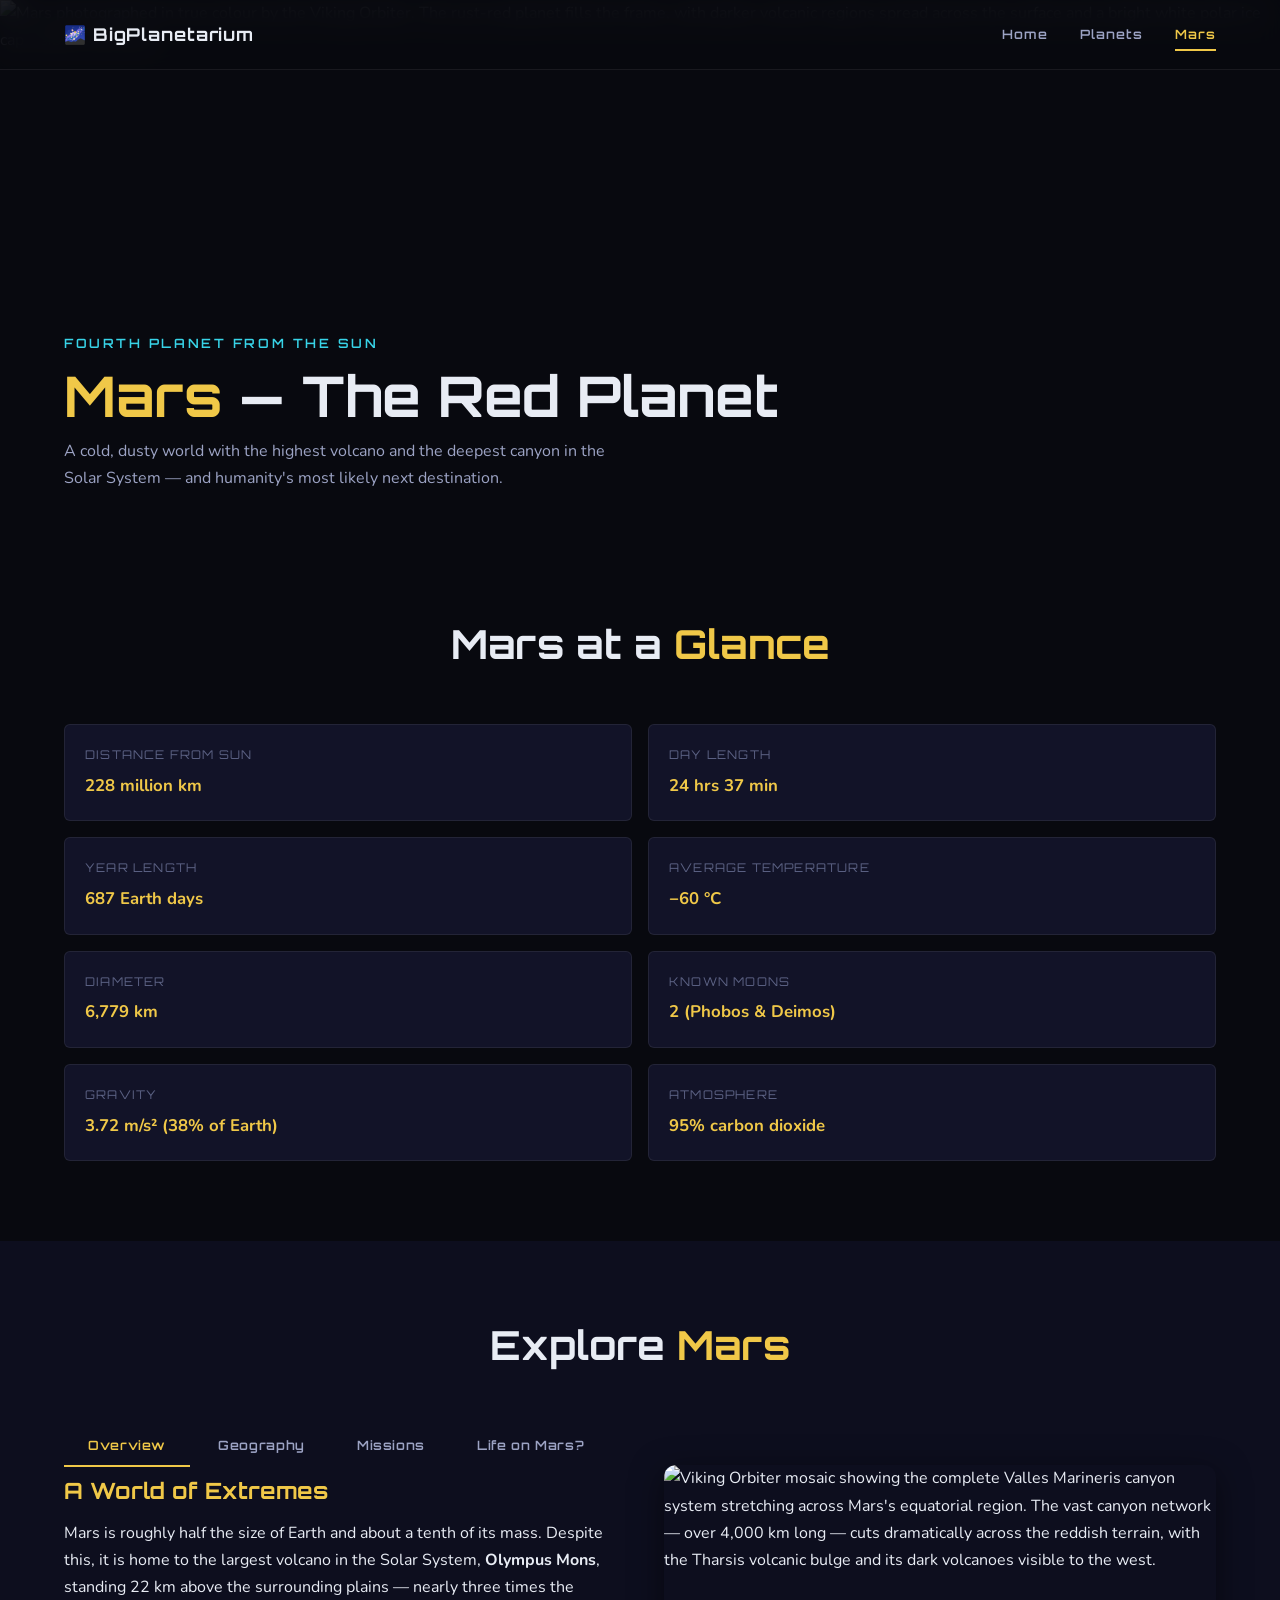
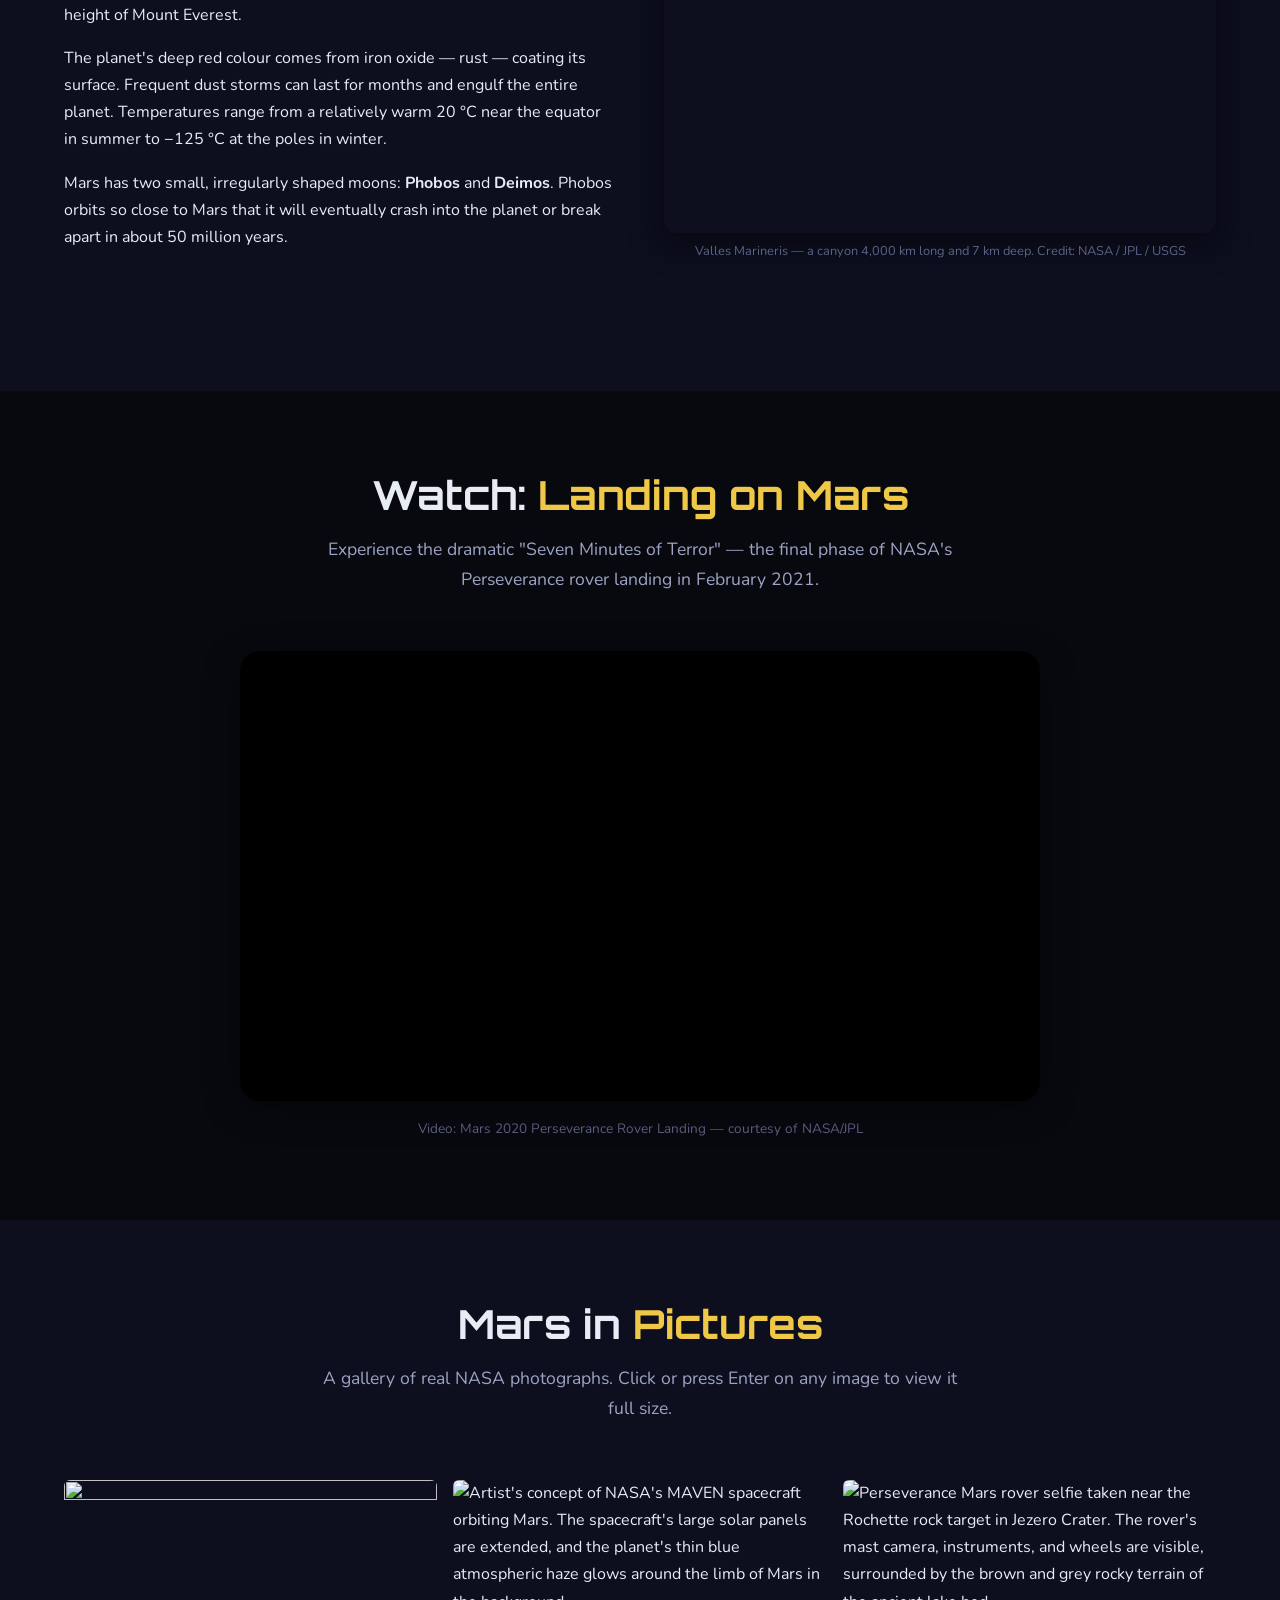
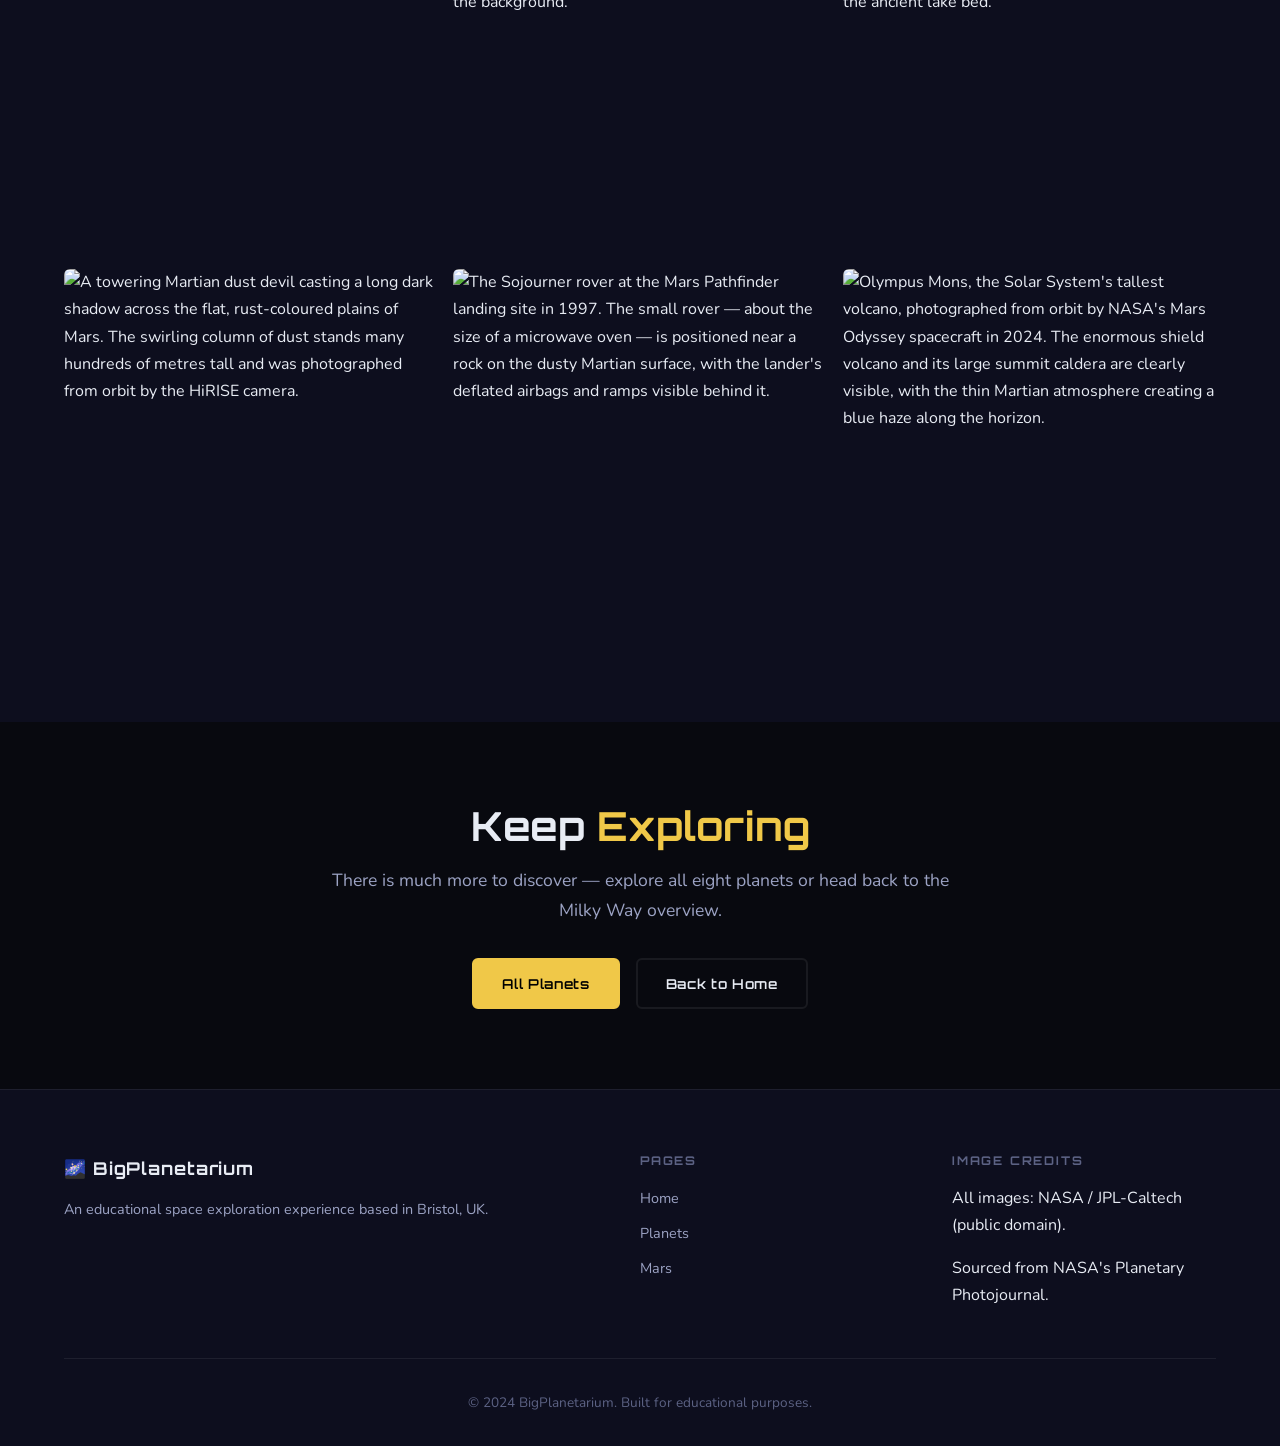
==== mars.html @ 02e77f4d "Initial Commit" ====
<!DOCTYPE html>
<html lang="en">
<head>
  <meta charset="UTF-8" />
  <meta name="viewport" content="width=device-width, initial-scale=1.0" />
  <!--
    Page: mars.html — Mars Deep Dive
    All images: NASA JPL Photojournal (photojournal.jpl.nasa.gov) — public domain.

    PIA numbers used:
      Hero        — PIA00407  (Mars full disc, Viking Orbiter)
      Overview    — PIA00178  (Valles Marineris mosaic, Viking Orbiter)
      Life tab    — PIA24542  (Ingenuity helicopter in flight)
      Gallery 1   — PIA16239  (Curiosity self-portrait at Rocknest)
      Gallery 2   — PIA17047  (MAVEN artist's concept)
      Gallery 3   — PIA24543  (Perseverance selfie)
      Gallery 4   — PIA15116  (Dust devil from HiRISE)
      Gallery 5   — PIA00563  (Sojourner rover, 1997)
      Gallery 6   — PIA26305  (Olympus Mons from Mars Odyssey)
  -->
  <meta name="description" content="Explore Mars — the Red Planet. Learn about its geology, famous missions, and what future exploration could look like." />
  <title>Mars | BigPlanetarium</title>
  <link rel="preconnect" href="https://fonts.googleapis.com" />
  <link rel="preconnect" href="https://fonts.gstatic.com" crossorigin />
  <link href="https://fonts.googleapis.com/css2?family=Orbitron:wght@400;600;700;900&family=Nunito:wght@300;400;600;700&display=swap" rel="stylesheet" />
  <link rel="stylesheet" href="css/style.css" />
  <style>
    .sr-only {
      position: absolute; width: 1px; height: 1px;
      padding: 0; margin: -1px; overflow: hidden;
      clip: rect(0,0,0,0); white-space: nowrap; border: 0;
    }
  </style>
</head>
<body>

  <a href="#main-content" class="skip-link">Skip to main content</a>

  <header role="banner">
    <nav role="navigation" aria-label="Main navigation">
      <div class="nav-container">
        <a href="index.html" class="nav-logo" aria-label="BigPlanetarium — Home">
          <span aria-hidden="true">🌌</span> BigPlanetarium
        </a>
        <button class="nav-toggle" aria-expanded="false"
          aria-controls="nav-menu" aria-label="Open navigation menu">
          <span class="hamburger-line" aria-hidden="true"></span>
          <span class="hamburger-line" aria-hidden="true"></span>
          <span class="hamburger-line" aria-hidden="true"></span>
        </button>
        <ul id="nav-menu" class="nav-list" role="list">
          <li><a href="index.html"   class="nav-link">Home</a></li>
          <li><a href="planets.html" class="nav-link">Planets</a></li>
          <li><a href="mars.html"    class="nav-link" aria-current="page">Mars</a></li>
        </ul>
      </div>
    </nav>
  </header>

  <main id="main-content" role="main">

    <!-- ===== PAGE HERO =====
         PIA00407: Mars full disc photographed by the Viking Orbiter.
         Credit: NASA/JPL
    -->
    <section class="page-hero" aria-labelledby="mars-hero-heading">
      <img
        class="page-hero-img"
        src="https://picsum.photos/800/800?random=5"
        alt="Mars photographed in true colour by the Viking Orbiter. The rust-red planet fills the frame, with darker volcanic regions spread across the surface and a bright white polar ice cap visible at the top."
        width="800"
        height="800"
      />
      <div class="page-hero-overlay" aria-hidden="true"></div>
      <div class="page-hero-content container">
        <p class="hero-eyebrow">Fourth Planet from the Sun</p>
        <h1 id="mars-hero-heading"><span class="text-gold">Mars</span> — The Red Planet</h1>
        <p style="color:var(--text-secondary); max-width:560px; margin-top:0.5rem;">
          A cold, dusty world with the highest volcano and the deepest canyon
          in the Solar System — and humanity's most likely next destination.
        </p>
      </div>
    </section>

    <!-- ===== QUICK FACTS ===== -->
    <section class="section" aria-labelledby="facts-heading">
      <div class="container">
        <header class="section-header reveal">
          <h2 id="facts-heading">Mars at a <span class="text-gold">Glance</span></h2>
        </header>
        <dl class="info-grid reveal" aria-label="Key facts about Mars">
          <div class="info-card">
            <dt class="label">Distance from Sun</dt>
            <dd class="value">228 million km</dd>
          </div>
          <div class="info-card">
            <dt class="label">Day Length</dt>
            <dd class="value">24 hrs 37 min</dd>
          </div>
          <div class="info-card">
            <dt class="label">Year Length</dt>
            <dd class="value">687 Earth days</dd>
          </div>
          <div class="info-card">
            <dt class="label">Average Temperature</dt>
            <dd class="value">−60 °C</dd>
          </div>
          <div class="info-card">
            <dt class="label">Diameter</dt>
            <dd class="value">6,779 km</dd>
          </div>
          <div class="info-card">
            <dt class="label">Known Moons</dt>
            <dd class="value">2 (Phobos &amp; Deimos)</dd>
          </div>
          <div class="info-card">
            <dt class="label">Gravity</dt>
            <dd class="value">3.72 m/s² (38% of Earth)</dd>
          </div>
          <div class="info-card">
            <dt class="label">Atmosphere</dt>
            <dd class="value">95% carbon dioxide</dd>
          </div>
        </dl>
      </div>
    </section>

    <!-- ===== TABBED CONTENT ===== -->
    <section class="section section-dark" aria-labelledby="explore-heading">
      <div class="container">
        <header class="section-header reveal">
          <h2 id="explore-heading">Explore <span class="text-gold">Mars</span></h2>
        </header>

        <!--
          ARIA tab pattern:
          role="tablist" > role="tab" (aria-selected, aria-controls)
          role="tabpanel" (id matching aria-controls, aria-labelledby)
          Keyboard arrow navigation handled in main.js
        -->
        <div class="tabs reveal">
          <div role="tablist" aria-label="Mars information sections">
            <button class="tab-btn" role="tab" id="tab-overview"
              aria-selected="true"  aria-controls="panel-overview"  tabindex="0">Overview</button>
            <button class="tab-btn" role="tab" id="tab-geography"
              aria-selected="false" aria-controls="panel-geography" tabindex="-1">Geography</button>
            <button class="tab-btn" role="tab" id="tab-missions"
              aria-selected="false" aria-controls="panel-missions"  tabindex="-1">Missions</button>
            <button class="tab-btn" role="tab" id="tab-life"
              aria-selected="false" aria-controls="panel-life"      tabindex="-1">Life on Mars?</button>
          </div>

          <!-- Tab: Overview
               PIA00178: Viking Orbiter mosaic of the full Valles Marineris canyon system.
               Credit: NASA/JPL/USGS
          -->
          <div id="panel-overview" role="tabpanel"
            aria-labelledby="tab-overview" class="tab-panel active" tabindex="0">
            <div class="two-col" style="margin-top:0;">
              <div class="content-block">
                <h3>A World of Extremes</h3>
                <p>
                  Mars is roughly half the size of Earth and about a tenth of its mass.
                  Despite this, it is home to the largest volcano in the Solar System,
                  <strong>Olympus Mons</strong>, standing 22 km above the surrounding
                  plains — nearly three times the height of Mount Everest.
                </p>
                <p>
                  The planet's deep red colour comes from iron oxide — rust — coating its
                  surface. Frequent dust storms can last for months and engulf the entire
                  planet. Temperatures range from a relatively warm 20 °C near the equator
                  in summer to −125 °C at the poles in winter.
                </p>
                <p>
                  Mars has two small, irregularly shaped moons: <strong>Phobos</strong>
                  and <strong>Deimos</strong>. Phobos orbits so close to Mars that it will
                  eventually crash into the planet or break apart in about 50 million years.
                </p>
              </div>
              <figure class="image-block">
                <img
                  src="https://picsum.photos/800/700?random=6"
                  alt="Viking Orbiter mosaic showing the complete Valles Marineris canyon system stretching across Mars's equatorial region. The vast canyon network — over 4,000 km long — cuts dramatically across the reddish terrain, with the Tharsis volcanic bulge and its dark volcanoes visible to the west."
                  loading="lazy"
                  width="800"
                  height="700"
                />
                <figcaption>
                  Valles Marineris — a canyon 4,000 km long and 7 km deep.
                  Credit: NASA / JPL / USGS
                </figcaption>
              </figure>
            </div>
          </div>

          <!-- Tab: Geography -->
          <div id="panel-geography" role="tabpanel"
            aria-labelledby="tab-geography" class="tab-panel" tabindex="0">
            <h3 style="color:var(--accent-gold); margin-bottom:1rem;">Major Geographical Features</h3>
            <div class="facts-list">
              <div class="fact-item">
                <span class="fact-icon" aria-hidden="true">🌋</span>
                <div>
                  <h4>Olympus Mons</h4>
                  <p>The largest volcano in the Solar System at 22 km high and 600 km wide —
                  roughly the size of France. It is a shield volcano built up by countless
                  lava flows over billions of years.</p>
                </div>
              </div>
              <div class="fact-item">
                <span class="fact-icon" aria-hidden="true">🏔️</span>
                <div>
                  <h4>Valles Marineris</h4>
                  <p>A canyon system stretching 4,000 km in length and up to 7 km deep —
                  dwarfing the Grand Canyon. It was likely formed by tectonic activity and
                  erosion billions of years ago.</p>
                </div>
              </div>
              <div class="fact-item">
                <span class="fact-icon" aria-hidden="true">❄️</span>
                <div>
                  <h4>Polar Ice Caps</h4>
                  <p>Both poles have permanent ice caps made of water ice and dry ice
                  (frozen CO₂). The northern polar cap can span up to 1,000 km across
                  in winter.</p>
                </div>
              </div>
              <div class="fact-item">
                <span class="fact-icon" aria-hidden="true">🌊</span>
                <div>
                  <h4>Ancient Riverbeds</h4>
                  <p>Channels and valley networks across the surface suggest that liquid water
                  once flowed on Mars over 3 billion years ago. Today, liquid water cannot
                  exist on the surface due to the low atmospheric pressure.</p>
                </div>
              </div>
            </div>
          </div>

          <!-- Tab: Missions -->
          <div id="panel-missions" role="tabpanel"
            aria-labelledby="tab-missions" class="tab-panel" tabindex="0">
            <h3 style="color:var(--accent-gold); margin-bottom:1rem;">Key Mars Missions</h3>
            <div class="facts-list">
              <div class="fact-item">
                <span class="fact-icon" aria-hidden="true">🚀</span>
                <div>
                  <h4>Mariner 4 (1965)</h4>
                  <p>The first spacecraft to fly past Mars and return close-up images,
                  revealing a cratered, Moon-like surface and a thin atmosphere.</p>
                </div>
              </div>
              <div class="fact-item">
                <span class="fact-icon" aria-hidden="true">🛸</span>
                <div>
                  <h4>Viking 1 &amp; 2 (1976)</h4>
                  <p>NASA's Viking landers were the first to successfully land on Mars and
                  conduct experiments. They searched for signs of life but returned
                  inconclusive results.</p>
                </div>
              </div>
              <div class="fact-item">
                <span class="fact-icon" aria-hidden="true">🤖</span>
                <div>
                  <h4>Curiosity Rover (2012–present)</h4>
                  <p>Still operational today, Curiosity is a car-sized rover exploring Gale
                  Crater. It confirmed that Mars once had the right conditions for
                  microbial life.</p>
                </div>
              </div>
              <div class="fact-item">
                <span class="fact-icon" aria-hidden="true">🚁</span>
                <div>
                  <h4>Perseverance &amp; Ingenuity (2021–present)</h4>
                  <p>Perseverance is collecting rock samples for eventual return to Earth.
                  Ingenuity — the first powered aircraft to fly on another planet —
                  completed over 70 flights before retiring in 2024.</p>
                </div>
              </div>
            </div>
          </div>

          <!-- Tab: Life on Mars?
               PIA24542: Ingenuity helicopter in flight, photographed by Perseverance.
               Credit: NASA/JPL-Caltech
          -->
          <div id="panel-life" role="tabpanel"
            aria-labelledby="tab-life" class="tab-panel" tabindex="0">
            <div class="two-col" style="margin-top:0;">
              <div class="content-block">
                <h3>Could Life Have Existed on Mars?</h3>
                <p>
                  Scientists believe that Mars may have supported microbial life billions
                  of years ago, when the planet was warmer and wetter. The Curiosity rover
                  discovered organic molecules — the chemical building blocks of life —
                  in ancient rock sediments.
                </p>
                <p>
                  In 2023, the Perseverance rover found carbon-rich organic compounds in
                  Jezero Crater — an ancient lake bed — one of the most promising signs yet
                  that life may once have existed on Mars.
                </p>
                <p>
                  While no definitive proof of life has been found, the Mars Sample Return
                  mission — planned for the 2030s — aims to bring Martian rocks back to
                  Earth for detailed laboratory analysis. The answer may lie in those samples.
                </p>
              </div>
              <figure class="image-block">
                <img
                  src="https://photojournal.jpl.nasa.gov/jpeg/PIA24542.jpg"
                  alt="NASA's Ingenuity helicopter hovering approximately 3 metres above the Martian surface during its first flight in April 2021. The helicopter's two rotor blades are visible spinning, and its shadow is cast on the flat reddish-brown Martian terrain below."
                  loading="lazy"
                  width="800"
                  height="600"
                />
                <figcaption>
                  Ingenuity helicopter in flight above Mars, April 2021.
                  Credit: NASA / JPL-Caltech
                </figcaption>
              </figure>
            </div>
          </div>

        </div><!-- /.tabs -->
      </div>
    </section>

    <!-- ===== VIDEO ===== -->
    <section class="section" aria-labelledby="mars-video-heading">
      <div class="container">
        <header class="section-header reveal">
          <h2 id="mars-video-heading">Watch: <span class="text-gold">Landing on Mars</span></h2>
          <p class="section-intro">
            Experience the dramatic "Seven Minutes of Terror" — the final phase of
            NASA's Perseverance rover landing in February 2021.
          </p>
        </header>
        <div class="video-wrapper reveal">
          <iframe
            src="https://www.youtube.com/embed/gm0b_ijaYMQ"
            title="NASA Mars 2020 Perseverance Rover landing video — showing the spacecraft entering the Martian atmosphere, deploying its parachute, and touching down in Jezero Crater"
            allow="accelerometer; autoplay; clipboard-write; encrypted-media; gyroscope; picture-in-picture"
            allowfullscreen
            loading="lazy"
          ></iframe>
        </div>
        <p class="video-caption">Video: Mars 2020 Perseverance Rover Landing — courtesy of NASA/JPL</p>
      </div>
    </section>

    <!-- ===== IMAGE GALLERY =====
         All images: NASA JPL Photojournal — public domain, no hotlink restrictions.
    -->
    <section class="section section-dark" aria-labelledby="gallery-heading">
      <div class="container">
        <header class="section-header reveal">
          <h2 id="gallery-heading">Mars in <span class="text-gold">Pictures</span></h2>
          <p class="section-intro">
            A gallery of real NASA photographs. Click or press Enter on any image
            to view it full size.
          </p>
        </header>

        <div class="gallery reveal" role="list" aria-label="Gallery of Mars photographs">

          <!--
            PIA16239: Curiosity rover self-portrait at Rocknest sand dune, Gale Crater.
            Assembled from dozens of images. Credit: NASA/JPL-Caltech/MSSS
          -->
          <figure class="gallery-item" role="listitem">
            <img
              src="https://picsum.photos/480/480?random=7"
              width="480"
              height="480"
            />
            <figcaption>Curiosity self-portrait at Rocknest, Gale Crater</figcaption>
          </figure>

          <!--
            PIA17047: MAVEN spacecraft artist's concept.
            Credit: NASA/Goddard Space Flight Center
          -->
          <figure class="gallery-item" role="listitem">
            <img
              src="https://picsum.photos/480/360?text=MAVEN+Spacecraft"
              alt="Artist's concept of NASA's MAVEN spacecraft orbiting Mars. The spacecraft's large solar panels are extended, and the planet's thin blue atmospheric haze glows around the limb of Mars in the background."
              loading="lazy"
              width="480"
              height="360"
            />
            <figcaption>MAVEN spacecraft orbiting Mars (artist's concept)</figcaption>
          </figure>

          <!--
            PIA24543: Perseverance rover selfie at the Rochette rock target.
            Credit: NASA/JPL-Caltech/MSSS
          -->
          <figure class="gallery-item" role="listitem">
            <img
              src="https://picsum.photos/480/480?random=9"
              alt="Perseverance Mars rover selfie taken near the Rochette rock target in Jezero Crater. The rover's mast camera, instruments, and wheels are visible, surrounded by the brown and grey rocky terrain of the ancient lake bed."
              loading="lazy"
              width="480"
              height="480"
            />
            <figcaption>Perseverance rover selfie in Jezero Crater</figcaption>
          </figure>

          <!--
            PIA15116: Dust devil captured by the HiRISE camera on Mars Reconnaissance Orbiter.
            Credit: NASA/JPL-Caltech/University of Arizona
          -->
          <figure class="gallery-item" role="listitem">
            <img
              src="https://picsum.photos/480/480?random=10"
              alt="A towering Martian dust devil casting a long dark shadow across the flat, rust-coloured plains of Mars. The swirling column of dust stands many hundreds of metres tall and was photographed from orbit by the HiRISE camera."
              loading="lazy"
              width="480"
              height="480"
            />
            <figcaption>A towering dust devil, photographed from orbit by HiRISE</figcaption>
          </figure>

          <!--
            PIA00563: Sojourner rover at the Mars Pathfinder landing site (1997).
            The first Mars rover mission. Credit: NASA/JPL
          -->
          <figure class="gallery-item" role="listitem">
            <img
              src="https://picsum.photos/480/360?random=11"
              alt="The Sojourner rover at the Mars Pathfinder landing site in 1997. The small rover — about the size of a microwave oven — is positioned near a rock on the dusty Martian surface, with the lander's deflated airbags and ramps visible behind it."
              loading="lazy"
              width="480"
              height="360"
            />
            <figcaption>Sojourner rover at the Pathfinder landing site, 1997</figcaption>
          </figure>

          <!--
            PIA26305: Olympus Mons photographed by NASA's 2001 Mars Odyssey orbiter (2024).
            Credit: NASA/JPL-Caltech/ASU
          -->
          <figure class="gallery-item" role="listitem">
            <img
              src="https://picsum.photos/480/360?random=12"
              alt="Olympus Mons, the Solar System's tallest volcano, photographed from orbit by NASA's Mars Odyssey spacecraft in 2024. The enormous shield volcano and its large summit caldera are clearly visible, with the thin Martian atmosphere creating a blue haze along the horizon."
              loading="lazy"
              width="480"
              height="360"
            />
            <figcaption>Olympus Mons, the Solar System's largest volcano — Mars Odyssey, 2024</figcaption>
          </figure>

        </div><!-- /.gallery -->
      </div>
    </section>

    <!-- ===== NAV CTA ===== -->
    <section class="section" aria-labelledby="next-heading">
      <div class="container" style="text-align:center;">
        <h2 id="next-heading" class="reveal">Keep <span class="text-gold">Exploring</span></h2>
        <p class="section-intro reveal" style="margin:1rem auto 2rem;">
          There is much more to discover — explore all eight planets or head back
          to the Milky Way overview.
        </p>
        <div style="display:flex; gap:1rem; justify-content:center; flex-wrap:wrap;" class="reveal">
          <a href="planets.html" class="btn btn-primary">All Planets</a>
          <a href="index.html"   class="btn btn-secondary">Back to Home</a>
        </div>
      </div>
    </section>

  </main>

  <!--
    LIGHTBOX MODAL
    hidden attribute: hides from AT until opened.
    role="dialog" + aria-modal="true": traps focus.
    aria-label: accessible name for the dialog.
  -->
  <div id="lightbox" class="lightbox" role="dialog"
    aria-modal="true" aria-label="Full size image viewer" hidden>
    <button id="lightbox-close" class="lightbox-close"
      aria-label="Close full size image">✕</button>
    <img id="lightbox-img" src="" alt="" />
  </div>

  <footer role="contentinfo">
    <div class="container">
      <div class="footer-grid">
        <div class="footer-brand">
          <a href="index.html" class="nav-logo" aria-label="BigPlanetarium — Home">
            <span aria-hidden="true">🌌</span> BigPlanetarium
          </a>
          <p>An educational space exploration experience based in Bristol, UK.</p>
        </div>
        <nav aria-label="Footer navigation">
          <h3 class="footer-heading">Pages</h3>
          <ul role="list">
            <li><a href="index.html">Home</a></li>
            <li><a href="planets.html">Planets</a></li>
            <li><a href="mars.html">Mars</a></li>
          </ul>
        </nav>
        <div>
          <h3 class="footer-heading">Image Credits</h3>
          <p>All images: NASA / JPL-Caltech (public domain).</p>
          <p>Sourced from NASA's Planetary Photojournal.</p>
        </div>
      </div>
      <p class="footer-bottom">© 2024 BigPlanetarium. Built for educational purposes.</p>
    </div>
  </footer>

  <script src="js/main.js"></script>
</body>
</html>
---- css/style.css ----
/* ============================================
   BigPlanetarium - Main Stylesheet
   Accessible, dark space theme
   Fonts: Orbitron (headings) + Nunito (body)
   ============================================ */

/* === Google Fonts Import === */
@import url('https://fonts.googleapis.com/css2?family=Orbitron:wght@400;600;700;900&family=Nunito:wght@300;400;600;700&display=swap');

/* === CSS Custom Properties (Design Tokens) === */
:root {
  --bg-primary:    #08090f;
  --bg-secondary:  #0d0e1e;
  --bg-card:       #121328;
  --bg-card-hover: #181933;

  --text-primary:   #e8ecf4;
  --text-secondary: #9ca3c4;
  --text-muted:     #5c6284;

  --accent-gold:   #f0c848;
  --accent-cyan:   #38d4e8;
  --accent-purple: #9d6fff;

  --border:        rgba(255, 255, 255, 0.07);
  --border-accent: rgba(240, 200, 72, 0.3);

  --shadow-sm:  0 2px 8px rgba(0,0,0,0.4);
  --shadow-md:  0 8px 32px rgba(0,0,0,0.5);
  --shadow-glow: 0 0 30px rgba(240, 200, 72, 0.15);

  --radius-sm: 6px;
  --radius-md: 12px;
  --radius-lg: 20px;

  --transition: 0.25s ease;

  --max-width: 1200px;
  --nav-height: 70px;
}

/* === Reset & Base === */
*, *::before, *::after {
  box-sizing: border-box;
  margin: 0;
  padding: 0;
}

html {
  scroll-behavior: smooth;
  font-size: 16px;
}

/* Respect reduced motion preference — WCAG 2.1 SC 2.3.3 */
@media (prefers-reduced-motion: reduce) {
  html { scroll-behavior: auto; }
  *, *::before, *::after {
    animation-duration: 0.01ms !important;
    animation-iteration-count: 1 !important;
    transition-duration: 0.01ms !important;
  }
}

body {
  font-family: 'Nunito', sans-serif;
  font-size: 1rem;
  line-height: 1.7;
  color: var(--text-primary);
  background-color: var(--bg-primary);
  overflow-x: hidden;
}

/* === Skip Link (Screen reader / keyboard accessibility) === */
.skip-link {
  position: absolute;
  top: -100%;
  left: 1rem;
  z-index: 9999;
  background: var(--accent-gold);
  color: #000;
  padding: 0.75rem 1.5rem;
  border-radius: var(--radius-sm);
  font-weight: 700;
  text-decoration: none;
  transition: top var(--transition);
}
.skip-link:focus {
  top: 1rem;
}

/* === Focus Styles (Keyboard navigation visibility) === */
:focus-visible {
  outline: 3px solid var(--accent-gold);
  outline-offset: 3px;
  border-radius: 2px;
}

/* === Typography === */
h1, h2, h3, h4 {
  font-family: 'Orbitron', sans-serif;
  line-height: 1.2;
  font-weight: 700;
}

h1 { font-size: clamp(2rem, 5vw, 3.5rem); }
h2 { font-size: clamp(1.5rem, 3.5vw, 2.5rem); }
h3 { font-size: clamp(1.1rem, 2vw, 1.4rem); }

p { margin-bottom: 1rem; }
p:last-child { margin-bottom: 0; }

a {
  color: var(--accent-cyan);
  text-decoration: underline;
  text-underline-offset: 3px;
}
a:hover { color: var(--accent-gold); }

img {
  display: block;
  max-width: 100%;
  height: auto;
}

ul { list-style: none; }

/* === Utility Classes === */
.container {
  width: 100%;
  max-width: var(--max-width);
  margin: 0 auto;
  padding: 0 1.5rem;
}

.text-gold   { color: var(--accent-gold); }
.text-cyan   { color: var(--accent-cyan); }
.text-purple { color: var(--accent-purple); }

/* === Buttons === */
.btn {
  display: inline-block;
  padding: 0.75rem 1.75rem;
  border-radius: var(--radius-sm);
  font-family: 'Orbitron', sans-serif;
  font-size: 0.85rem;
  font-weight: 600;
  text-decoration: none;
  cursor: pointer;
  transition: transform var(--transition), box-shadow var(--transition), background var(--transition);
  border: 2px solid transparent;
  letter-spacing: 0.05em;
}
.btn:hover  { transform: translateY(-2px); }
.btn:active { transform: translateY(0); }

.btn-primary {
  background: var(--accent-gold);
  color: #000;
  border-color: var(--accent-gold);
}
.btn-primary:hover {
  background: #ffd84a;
  color: #000;
  box-shadow: 0 0 20px rgba(240, 200, 72, 0.4);
}

.btn-secondary {
  background: transparent;
  color: var(--text-primary);
  border-color: var(--border);
}
.btn-secondary:hover {
  border-color: var(--accent-cyan);
  color: var(--accent-cyan);
}

.btn-small {
  padding: 0.4rem 1rem;
  font-size: 0.75rem;
}

.btn-outline {
  background: transparent;
  color: var(--accent-gold);
  border-color: var(--accent-gold);
}
.btn-outline:hover {
  background: var(--accent-gold);
  color: #000;
}

/* === Navigation === */
header[role="banner"] {
  position: fixed;
  top: 0;
  left: 0;
  right: 0;
  z-index: 1000;
  background: rgba(8, 9, 15, 0.9);
  backdrop-filter: blur(12px);
  -webkit-backdrop-filter: blur(12px);
  border-bottom: 1px solid var(--border);
  height: var(--nav-height);
}

.nav-container {
  display: flex;
  align-items: center;
  justify-content: space-between;
  height: var(--nav-height);
  max-width: var(--max-width);
  margin: 0 auto;
  padding: 0 1.5rem;
}

.nav-logo {
  font-family: 'Orbitron', sans-serif;
  font-weight: 700;
  font-size: 1.1rem;
  color: var(--text-primary);
  text-decoration: none;
  letter-spacing: 0.05em;
}
.nav-logo:hover { color: var(--accent-gold); }

.nav-list {
  display: flex;
  gap: 2rem;
  align-items: center;
}

.nav-link {
  font-family: 'Orbitron', sans-serif;
  font-size: 0.8rem;
  font-weight: 600;
  color: var(--text-secondary);
  text-decoration: none;
  letter-spacing: 0.08em;
  padding: 0.4rem 0;
  border-bottom: 2px solid transparent;
  transition: color var(--transition), border-color var(--transition);
}
.nav-link:hover,
.nav-link.active {
  color: var(--accent-gold);
  border-bottom-color: var(--accent-gold);
}
.nav-link[aria-current="page"] {
  color: var(--accent-gold);
  border-bottom-color: var(--accent-gold);
}

/* Hamburger button (mobile) */
.nav-toggle {
  display: none;
  flex-direction: column;
  gap: 5px;
  background: none;
  border: none;
  cursor: pointer;
  padding: 0.5rem;
  border-radius: var(--radius-sm);
}
.hamburger-line {
  display: block;
  width: 24px;
  height: 2px;
  background: var(--text-primary);
  transition: transform var(--transition), opacity var(--transition);
}

/* Hamburger open state */
.nav-toggle[aria-expanded="true"] .hamburger-line:nth-child(1) {
  transform: translateY(7px) rotate(45deg);
}
.nav-toggle[aria-expanded="true"] .hamburger-line:nth-child(2) {
  opacity: 0;
}
.nav-toggle[aria-expanded="true"] .hamburger-line:nth-child(3) {
  transform: translateY(-7px) rotate(-45deg);
}

/* === Hero Section === */
.hero {
  position: relative;
  min-height: 100vh;
  display: flex;
  align-items: center;
  justify-content: center;
  text-align: center;
  overflow: hidden;
  padding-top: var(--nav-height);
}

/* Starfield canvas sits behind content */
#starfield {
  position: absolute;
  inset: 0;
  width: 100%;
  height: 100%;
  z-index: 0;
}

/* Radial gradient overlay for depth */
.hero::after {
  content: '';
  position: absolute;
  inset: 0;
  background: radial-gradient(ellipse at center, transparent 30%, var(--bg-primary) 100%);
  z-index: 1;
  pointer-events: none;
}

.hero-content {
  position: relative;
  z-index: 2;
  max-width: 780px;
  padding: 2rem 1.5rem;
}

.hero-eyebrow {
  font-family: 'Orbitron', sans-serif;
  font-size: 0.8rem;
  font-weight: 600;
  letter-spacing: 0.2em;
  color: var(--accent-cyan);
  text-transform: uppercase;
  margin-bottom: 1rem;
}

.hero h1 {
  margin-bottom: 1.25rem;
  animation: fadeUp 0.8s ease both;
}

.hero-subtitle {
  font-size: 1.15rem;
  color: var(--text-secondary);
  max-width: 560px;
  margin: 0 auto 2rem;
  animation: fadeUp 0.8s 0.15s ease both;
}

.hero-actions {
  display: flex;
  gap: 1rem;
  justify-content: center;
  flex-wrap: wrap;
  animation: fadeUp 0.8s 0.3s ease both;
}

.hero-scroll-indicator {
  position: absolute;
  bottom: 2rem;
  left: 50%;
  transform: translateX(-50%);
  z-index: 2;
  animation: bounce 2s infinite;
  font-size: 1.5rem;
  color: var(--text-muted);
}

/* === Sections === */
.section {
  padding: 5rem 0;
}
.section-dark {
  background: var(--bg-secondary);
}

.section-header {
  text-align: center;
  margin-bottom: 3.5rem;
}

.section-header h2 {
  margin-bottom: 1rem;
}

.section-intro {
  font-size: 1.1rem;
  color: var(--text-secondary);
  max-width: 640px;
  margin: 0 auto;
}

.section-cta {
  text-align: center;
  margin-top: 3rem;
}

/* === Two-column layout === */
.two-col {
  display: grid;
  grid-template-columns: 1fr 1fr;
  gap: 3rem;
  align-items: center;
  margin-bottom: 3rem;
}

.content-block h3 {
  margin-bottom: 1rem;
  color: var(--accent-gold);
}

.image-block img {
  border-radius: var(--radius-md);
  box-shadow: var(--shadow-md);
  width: 100%;
  object-fit: cover;
  aspect-ratio: 3/2;
}

.image-block figcaption {
  font-size: 0.8rem;
  color: var(--text-muted);
  margin-top: 0.5rem;
  text-align: center;
}

/* === Stats Grid === */
.stats-grid {
  display: grid;
  grid-template-columns: repeat(4, 1fr);
  gap: 1.5rem;
}

.stat-card {
  background: var(--bg-card);
  border: 1px solid var(--border);
  border-radius: var(--radius-md);
  padding: 1.75rem 1.25rem;
  text-align: center;
  transition: border-color var(--transition), box-shadow var(--transition);
}
.stat-card:hover {
  border-color: var(--border-accent);
  box-shadow: var(--shadow-glow);
}

.stat-number {
  font-family: 'Orbitron', sans-serif;
  font-size: clamp(1.3rem, 3vw, 1.8rem);
  font-weight: 900;
  color: var(--accent-gold);
  margin-bottom: 0.4rem;
  line-height: 1;
}

.stat-label {
  font-size: 0.85rem;
  color: var(--text-secondary);
  margin: 0;
}

/* === Video Embed === */
.video-wrapper {
  position: relative;
  max-width: 800px;
  margin: 0 auto;
  border-radius: var(--radius-lg);
  overflow: hidden;
  box-shadow: var(--shadow-md);
  aspect-ratio: 16 / 9;
  background: #000;
}

.video-wrapper iframe {
  position: absolute;
  inset: 0;
  width: 100%;
  height: 100%;
  border: 0;
}

.video-caption {
  text-align: center;
  color: var(--text-muted);
  font-size: 0.85rem;
  margin-top: 1rem;
}

/* === Planet Preview Cards === */
.planet-preview-grid {
  display: grid;
  grid-template-columns: repeat(3, 1fr);
  gap: 1.5rem;
}

.planet-preview-card {
  display: block;
  border-radius: var(--radius-md);
  overflow: hidden;
  background: var(--bg-card);
  border: 1px solid var(--border);
  text-decoration: none;
  color: inherit;
  transition: transform var(--transition), border-color var(--transition), box-shadow var(--transition);
}
.planet-preview-card:hover {
  transform: translateY(-4px);
  border-color: var(--border-accent);
  box-shadow: var(--shadow-glow);
}

.planet-preview-card img {
  width: 100%;
  aspect-ratio: 4/3;
  object-fit: cover;
}

.planet-preview-info {
  padding: 1.25rem;
}
.planet-preview-info h3 {
  color: var(--text-primary);
  margin-bottom: 0.25rem;
  font-size: 1.1rem;
}
.planet-preview-info p {
  color: var(--text-secondary);
  font-size: 0.9rem;
  margin-bottom: 0.75rem;
}

/* === Quiz === */
.quiz-container {
  max-width: 720px;
  margin: 0 auto;
  background: var(--bg-card);
  border: 1px solid var(--border);
  border-radius: var(--radius-lg);
  padding: 2rem 2.5rem;
}

.quiz-question {
  font-size: 1.15rem;
  font-weight: 600;
  margin-bottom: 1.5rem;
  line-height: 1.4;
}

.quiz-options {
  display: grid;
  gap: 0.75rem;
  margin-bottom: 1.5rem;
}

.quiz-option {
  background: var(--bg-secondary);
  border: 2px solid var(--border);
  border-radius: var(--radius-sm);
  padding: 0.85rem 1.25rem;
  cursor: pointer;
  text-align: left;
  font-family: 'Nunito', sans-serif;
  font-size: 1rem;
  color: var(--text-primary);
  transition: border-color var(--transition), background var(--transition);
  width: 100%;
}
.quiz-option:hover:not(:disabled) {
  border-color: var(--accent-cyan);
  background: rgba(56, 212, 232, 0.05);
}
.quiz-option.correct {
  border-color: #4ade80;
  background: rgba(74, 222, 128, 0.1);
  color: #4ade80;
}
.quiz-option.incorrect {
  border-color: #f87171;
  background: rgba(248, 113, 113, 0.1);
  color: #f87171;
}

.quiz-feedback {
  padding: 0.75rem 1rem;
  border-radius: var(--radius-sm);
  font-weight: 600;
  margin-bottom: 1rem;
}
.quiz-feedback.correct { background: rgba(74, 222, 128, 0.1); color: #4ade80; }
.quiz-feedback.incorrect { background: rgba(248, 113, 113, 0.1); color: #f87171; }

.quiz-progress {
  font-size: 0.85rem;
  color: var(--text-muted);
  margin-bottom: 0.75rem;
}

.quiz-score-display {
  text-align: center;
  padding: 1rem 0;
}
.quiz-score-display .score-number {
  font-family: 'Orbitron', sans-serif;
  font-size: 3rem;
  color: var(--accent-gold);
  display: block;
  margin-bottom: 0.5rem;
}

/* === Planet Grid (planets.html) === */
.planets-grid {
  display: grid;
  grid-template-columns: repeat(auto-fill, minmax(280px, 1fr));
  gap: 1.5rem;
}

.planet-card {
  background: var(--bg-card);
  border: 1px solid var(--border);
  border-radius: var(--radius-md);
  overflow: hidden;
  transition: transform var(--transition), border-color var(--transition), box-shadow var(--transition);
}
.planet-card:hover {
  transform: translateY(-4px);
  border-color: var(--border-accent);
  box-shadow: var(--shadow-glow);
}

.planet-card-img {
  width: 100%;
  aspect-ratio: 4/3;
  object-fit: cover;
}

.planet-card-body {
  padding: 1.25rem;
}
.planet-card-body h3 {
  color: var(--accent-gold);
  margin-bottom: 0.25rem;
}
.planet-type {
  font-size: 0.8rem;
  color: var(--accent-cyan);
  font-family: 'Orbitron', sans-serif;
  letter-spacing: 0.05em;
  margin-bottom: 0.75rem;
}
.planet-card-body p {
  font-size: 0.9rem;
  color: var(--text-secondary);
}
.planet-card-link {
  display: inline-block;
  margin-top: 0.75rem;
  font-size: 0.85rem;
  color: var(--accent-cyan);
  font-weight: 600;
  text-decoration: none;
}
.planet-card-link:hover { color: var(--accent-gold); }

/* === Tab Interface (mars.html) === */
.tabs {
  margin: 2rem 0;
}

.tab-list {
  display: flex;
  gap: 0.25rem;
  border-bottom: 2px solid var(--border);
  margin-bottom: 2rem;
  overflow-x: auto;
}

.tab-btn {
  background: none;
  border: none;
  border-bottom: 2px solid transparent;
  margin-bottom: -2px;
  padding: 0.75rem 1.5rem;
  cursor: pointer;
  font-family: 'Orbitron', sans-serif;
  font-size: 0.8rem;
  font-weight: 600;
  letter-spacing: 0.05em;
  color: var(--text-secondary);
  transition: color var(--transition), border-color var(--transition);
  white-space: nowrap;
}
.tab-btn:hover {
  color: var(--accent-gold);
}
.tab-btn[aria-selected="true"] {
  color: var(--accent-gold);
  border-bottom-color: var(--accent-gold);
}

.tab-panel { display: none; }
.tab-panel.active { display: block; }

/* === Image Gallery === */
.gallery {
  display: grid;
  grid-template-columns: repeat(3, 1fr);
  gap: 1rem;
}

.gallery-item {
  border-radius: var(--radius-sm);
  overflow: hidden;
  cursor: pointer;
  position: relative;
}
.gallery-item img {
  width: 100%;
  aspect-ratio: 1;
  object-fit: cover;
  transition: transform var(--transition);
}
.gallery-item:hover img { transform: scale(1.05); }
.gallery-item figcaption {
  position: absolute;
  bottom: 0;
  left: 0;
  right: 0;
  background: linear-gradient(transparent, rgba(0,0,0,0.8));
  padding: 2rem 0.75rem 0.75rem;
  font-size: 0.8rem;
  color: var(--text-primary);
  opacity: 0;
  transition: opacity var(--transition);
}
.gallery-item:hover figcaption,
.gallery-item:focus-within figcaption { opacity: 1; }

/* Lightbox */
.lightbox {
  position: fixed;
  inset: 0;
  background: rgba(0,0,0,0.92);
  z-index: 9000;
  display: flex;
  align-items: center;
  justify-content: center;
  padding: 1rem;
  opacity: 0;
  pointer-events: none;
  transition: opacity var(--transition);
}
.lightbox.open {
  opacity: 1;
  pointer-events: all;
}
.lightbox img {
  max-width: 90vw;
  max-height: 80vh;
  border-radius: var(--radius-sm);
  object-fit: contain;
}
.lightbox-close {
  position: absolute;
  top: 1.5rem;
  right: 1.5rem;
  background: none;
  border: 2px solid var(--text-secondary);
  border-radius: 50%;
  width: 44px;
  height: 44px;
  cursor: pointer;
  color: var(--text-primary);
  font-size: 1.2rem;
  display: flex;
  align-items: center;
  justify-content: center;
}
.lightbox-close:hover { border-color: var(--accent-gold); color: var(--accent-gold); }

/* === Mars Hero === */
.page-hero {
  padding-top: var(--nav-height);
  min-height: 60vh;
  display: flex;
  align-items: flex-end;
  position: relative;
  overflow: hidden;
}
.page-hero-img {
  position: absolute;
  inset: 0;
  width: 100%;
  height: 100%;
  object-fit: cover;
  z-index: 0;
}
.page-hero-overlay {
  position: absolute;
  inset: 0;
  background: linear-gradient(to top, var(--bg-primary) 0%, rgba(8,9,15,0.4) 60%, transparent 100%);
  z-index: 1;
}
.page-hero-content {
  position: relative;
  z-index: 2;
  padding: 3rem 1.5rem;
  max-width: var(--max-width);
  margin: 0 auto;
  width: 100%;
}
.page-hero-content h1 { margin-bottom: 0.5rem; }
.page-hero-content .hero-eyebrow { margin-bottom: 0.5rem; }

/* === Info Grid (Mars facts) === */
.info-grid {
  display: grid;
  grid-template-columns: repeat(2, 1fr);
  gap: 1rem;
}

.info-card {
  background: var(--bg-card);
  border: 1px solid var(--border);
  border-radius: var(--radius-sm);
  padding: 1.25rem;
}
.info-card .label {
  font-size: 0.75rem;
  font-family: 'Orbitron', sans-serif;
  letter-spacing: 0.1em;
  color: var(--text-muted);
  text-transform: uppercase;
  margin-bottom: 0.4rem;
}
.info-card .value {
  font-weight: 700;
  color: var(--accent-gold);
  font-size: 1.05rem;
  margin: 0;
}

/* === Fun facts list === */
.facts-list {
  display: grid;
  gap: 1rem;
}
.fact-item {
  display: flex;
  gap: 1rem;
  align-items: flex-start;
  background: var(--bg-card);
  border: 1px solid var(--border);
  border-radius: var(--radius-sm);
  padding: 1.25rem;
}
.fact-icon {
  font-size: 1.5rem;
  flex-shrink: 0;
  line-height: 1;
}
.fact-item h4 {
  font-size: 0.95rem;
  margin-bottom: 0.25rem;
  color: var(--accent-cyan);
}
.fact-item p {
  font-size: 0.9rem;
  color: var(--text-secondary);
  margin: 0;
}

/* === Footer === */
footer[role="contentinfo"] {
  background: var(--bg-secondary);
  border-top: 1px solid var(--border);
  padding: 4rem 0 2rem;
}

.footer-grid {
  display: grid;
  grid-template-columns: 2fr 1fr 1fr;
  gap: 3rem;
  margin-bottom: 3rem;
}

.footer-brand p {
  color: var(--text-secondary);
  font-size: 0.9rem;
  margin-top: 0.75rem;
}

.footer-heading {
  font-size: 0.75rem;
  font-family: 'Orbitron', sans-serif;
  letter-spacing: 0.15em;
  color: var(--text-muted);
  text-transform: uppercase;
  margin-bottom: 1rem;
}

footer nav ul { display: grid; gap: 0.5rem; }
footer nav a {
  color: var(--text-secondary);
  text-decoration: none;
  font-size: 0.9rem;
  transition: color var(--transition);
}
footer nav a:hover { color: var(--accent-gold); }

.footer-credits p {
  color: var(--text-secondary);
  font-size: 0.85rem;
}

.footer-bottom {
  border-top: 1px solid var(--border);
  padding-top: 2rem;
  text-align: center;
  color: var(--text-muted);
  font-size: 0.85rem;
  margin: 0;
}

/* === Animations === */
@keyframes fadeUp {
  from { opacity: 0; transform: translateY(20px); }
  to   { opacity: 1; transform: translateY(0); }
}

@keyframes bounce {
  0%, 100% { transform: translateX(-50%) translateY(0); }
  50%       { transform: translateX(-50%) translateY(-8px); }
}

@keyframes fadeIn {
  from { opacity: 0; }
  to   { opacity: 1; }
}

/* Observer-based fade-in for sections */
.reveal {
  opacity: 0;
  transform: translateY(24px);
  transition: opacity 0.6s ease, transform 0.6s ease;
}
.reveal.visible {
  opacity: 1;
  transform: none;
}

/* === Responsive Design === */

/* Tablet */
@media (max-width: 900px) {
  .two-col          { grid-template-columns: 1fr; }
  .stats-grid       { grid-template-columns: repeat(2, 1fr); }
  .planet-preview-grid { grid-template-columns: repeat(2, 1fr); }
  .gallery          { grid-template-columns: repeat(2, 1fr); }
  .footer-grid      { grid-template-columns: 1fr 1fr; }
  .info-grid        { grid-template-columns: 1fr; }
  .footer-grid > :first-child { grid-column: 1 / -1; }
}

/* Mobile */
@media (max-width: 600px) {
  .nav-toggle { display: flex; }

  .nav-list {
    position: fixed;
    top: var(--nav-height);
    left: 0;
    right: 0;
    background: var(--bg-secondary);
    flex-direction: column;
    padding: 1.5rem;
    gap: 1rem;
    border-bottom: 1px solid var(--border);
    transform: translateY(-110%);
    transition: transform var(--transition);
  }
  .nav-list.open { transform: translateY(0); }

  .stats-grid          { grid-template-columns: 1fr 1fr; }
  .planet-preview-grid { grid-template-columns: 1fr; }
  .planets-grid        { grid-template-columns: 1fr; }
  .gallery             { grid-template-columns: 1fr 1fr; }
  .footer-grid         { grid-template-columns: 1fr; gap: 2rem; }
  .tab-list            { gap: 0; }
  .tab-btn             { padding: 0.6rem 0.9rem; font-size: 0.7rem; }
  .quiz-container      { padding: 1.5rem; }
  .hero-actions        { flex-direction: column; align-items: center; }
}

/* High-contrast mode support */
@media (forced-colors: active) {
  .btn-primary { forced-color-adjust: none; }
  .nav-link[aria-current="page"] { text-decoration: underline; }
}
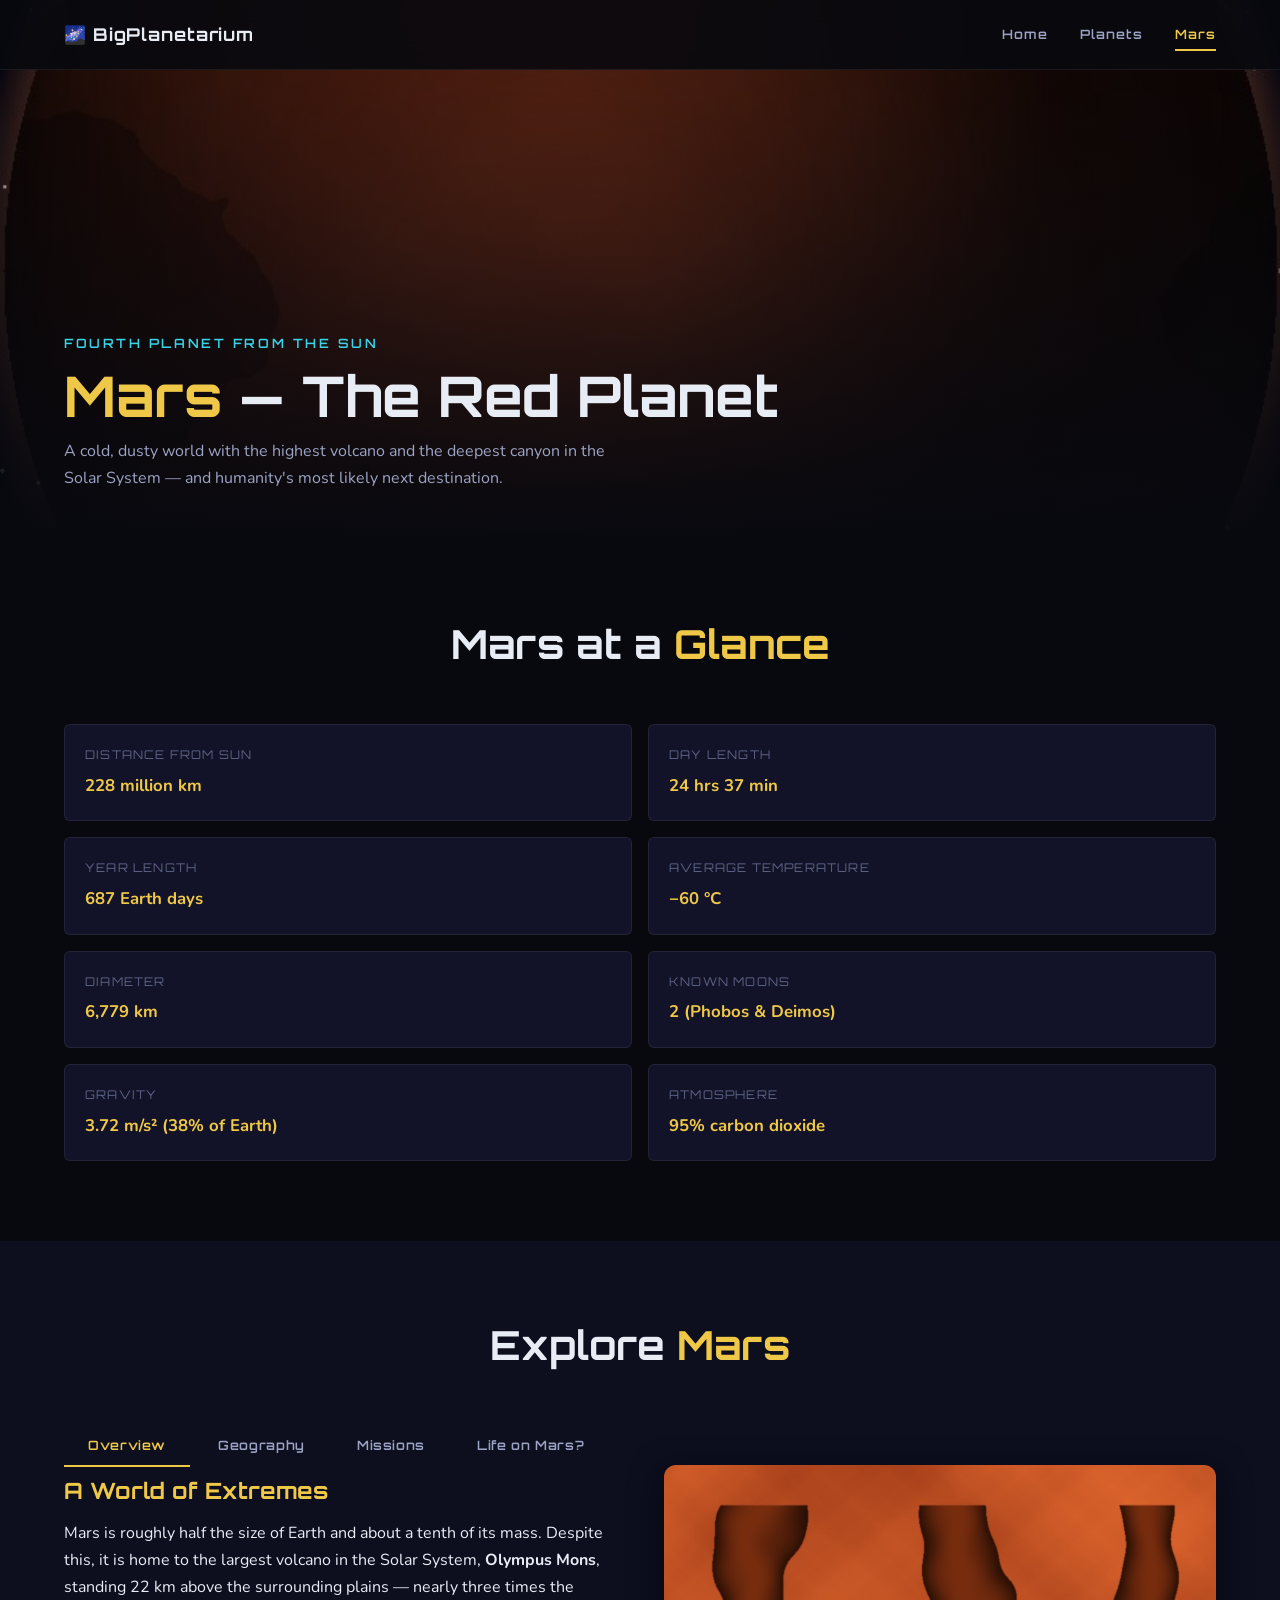
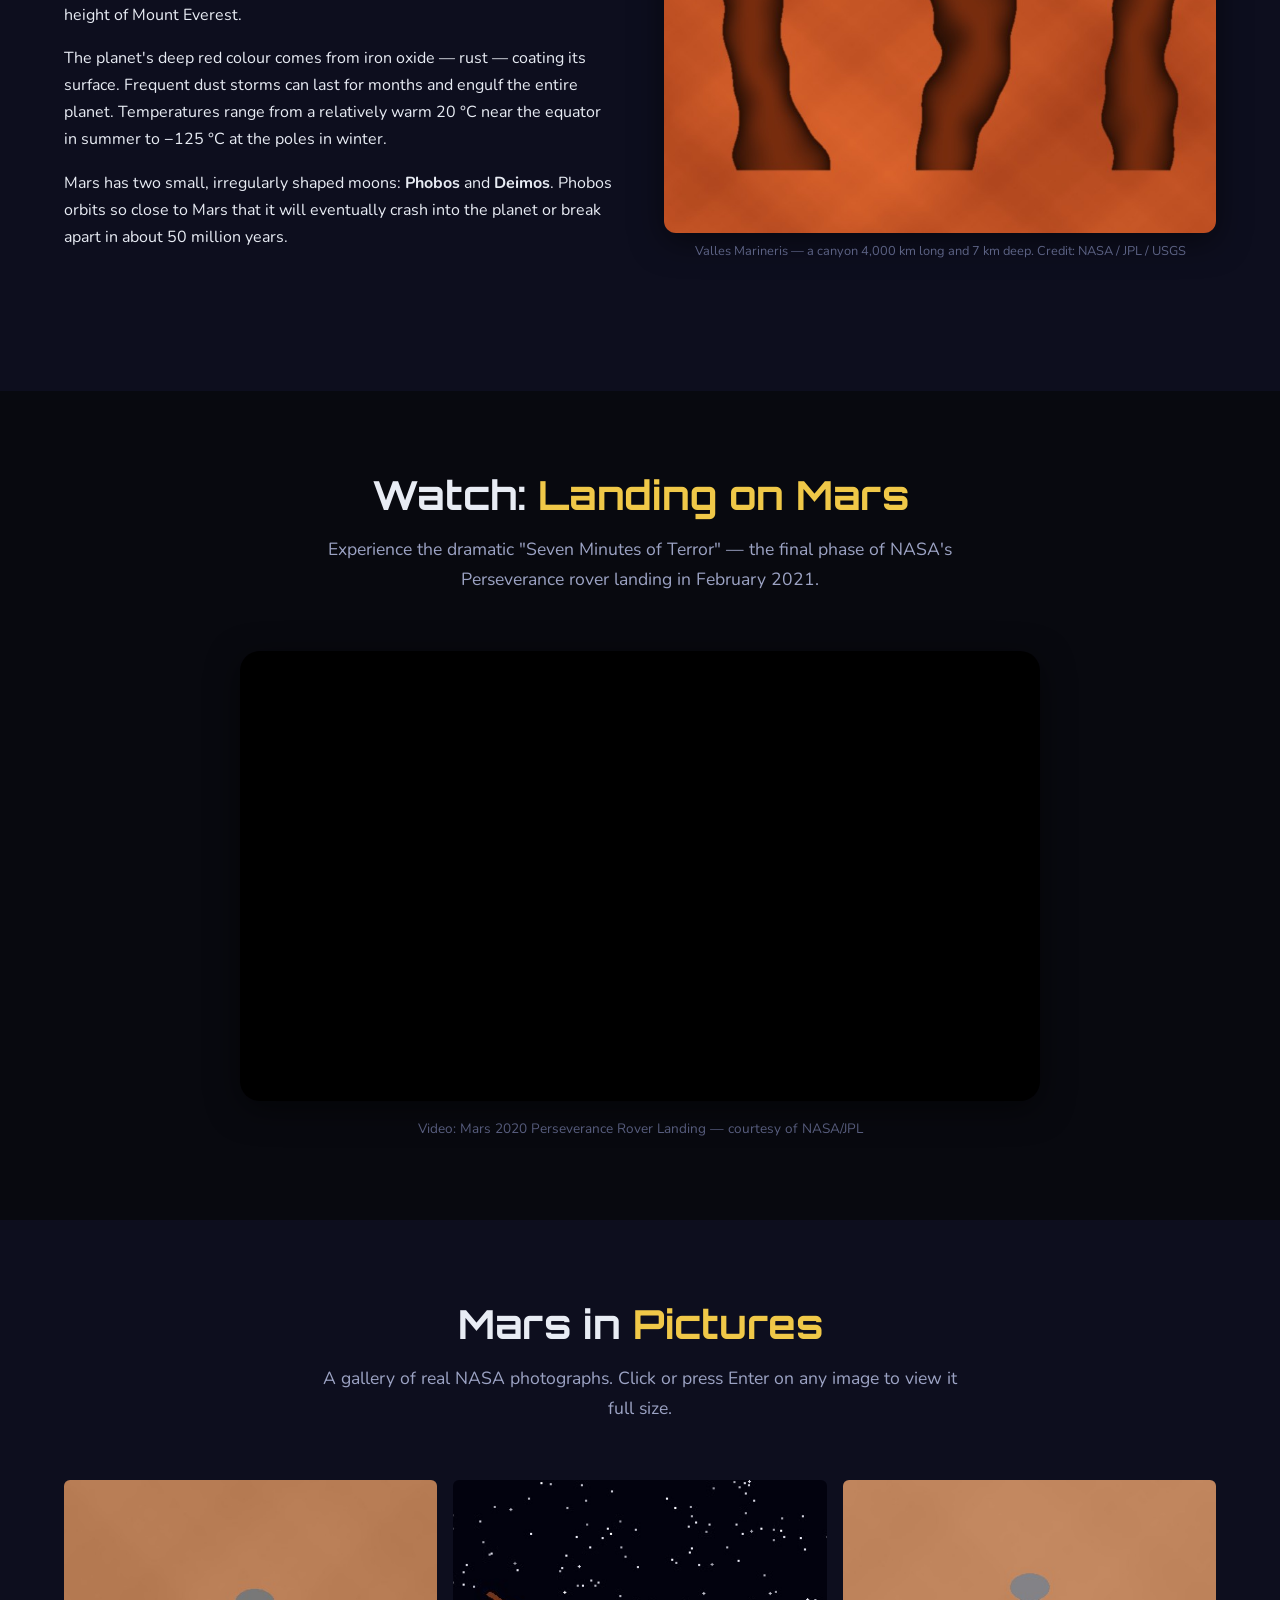
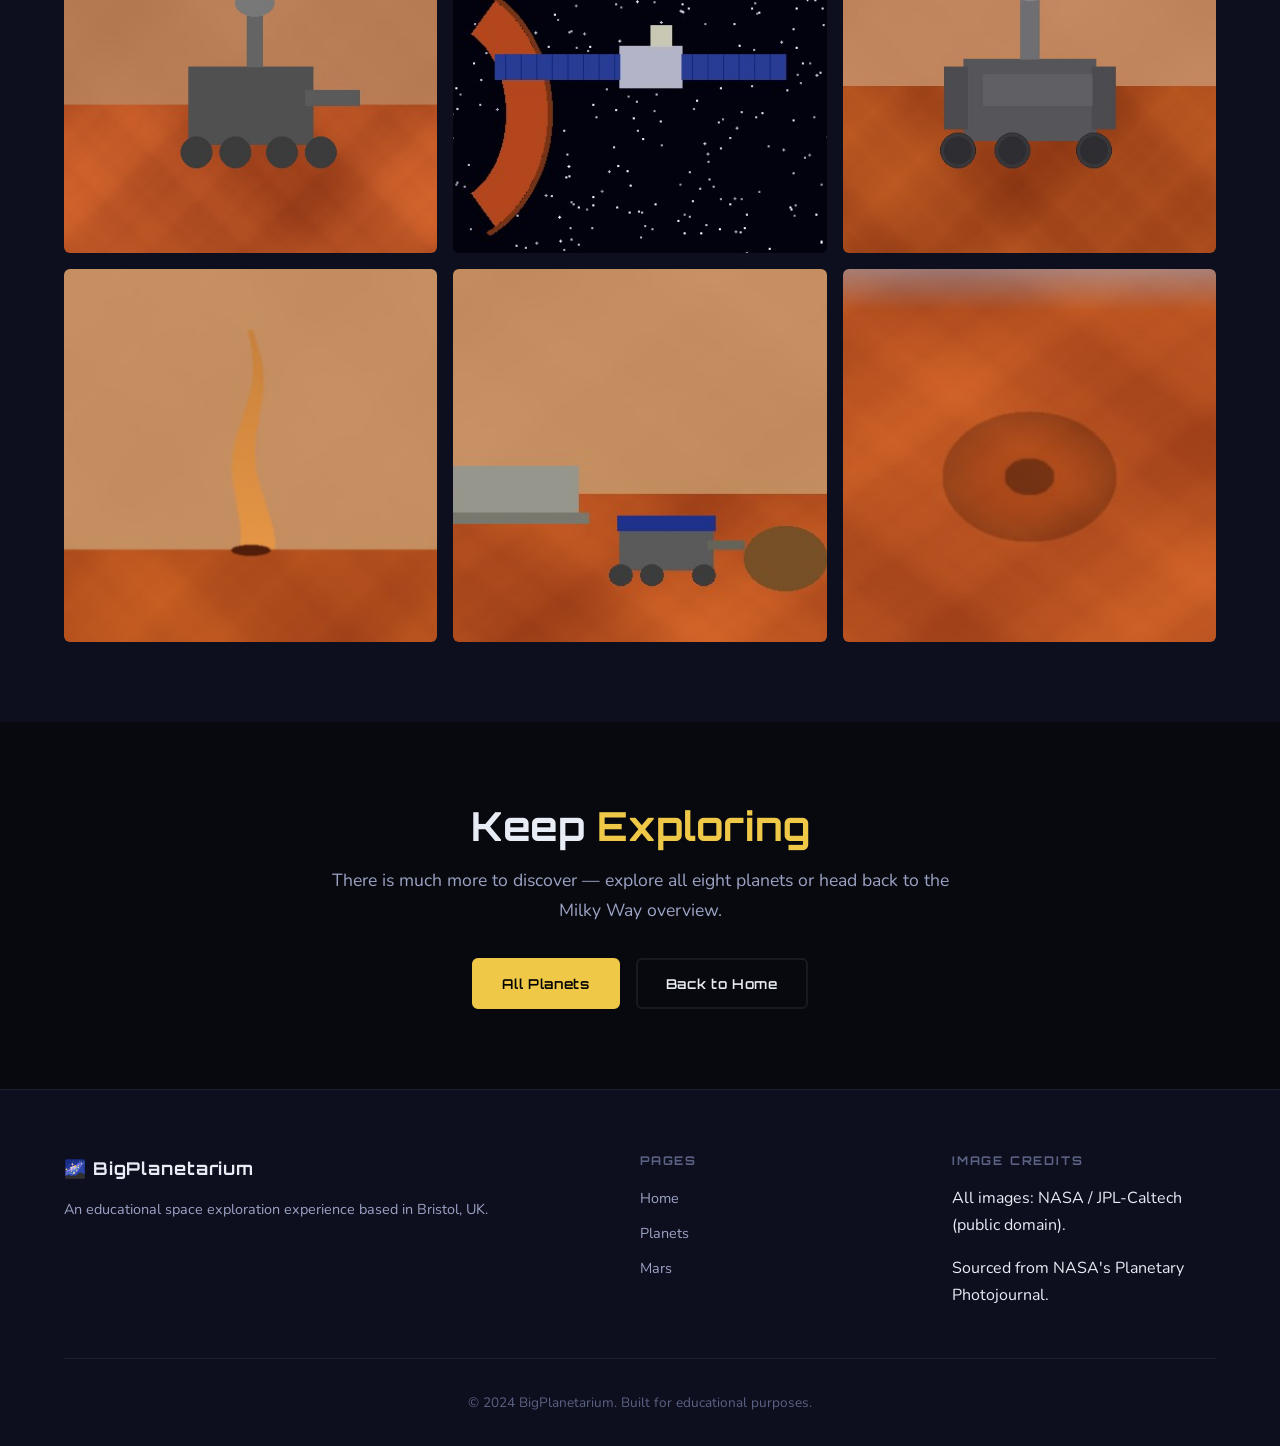
==== commit 57be930f: "Update mars.html" ====
--- a/mars.html
+++ b/mars.html
@@ -66,7 +66,7 @@
     <section class="page-hero" aria-labelledby="mars-hero-heading">
       <img
         class="page-hero-img"
-        src="https://picsum.photos/800/800?random=5"
+        src="assets/images/mars-hero.jpg"
         alt="Mars photographed in true colour by the Viking Orbiter. The rust-red planet fills the frame, with darker volcanic regions spread across the surface and a bright white polar ice cap visible at the top."
         width="800"
         height="800"
@@ -179,7 +179,7 @@
               </div>
               <figure class="image-block">
                 <img
-                  src="https://picsum.photos/800/700?random=6"
+                  src="assets/images/valles-marineris.jpg"
                   alt="Viking Orbiter mosaic showing the complete Valles Marineris canyon system stretching across Mars's equatorial region. The vast canyon network — over 4,000 km long — cuts dramatically across the reddish terrain, with the Tharsis volcanic bulge and its dark volcanoes visible to the west."
                   loading="lazy"
                   width="800"
@@ -370,7 +370,7 @@
           -->
           <figure class="gallery-item" role="listitem">
             <img
-              src="https://picsum.photos/480/480?random=7"
+              src="assets/images/curiosity-selfie.jpg"
               width="480"
               height="480"
             />
@@ -383,7 +383,7 @@
           -->
           <figure class="gallery-item" role="listitem">
             <img
-              src="https://picsum.photos/480/360?text=MAVEN+Spacecraft"
+              src="assets/images/maven-spacecraft.jpg"
               alt="Artist's concept of NASA's MAVEN spacecraft orbiting Mars. The spacecraft's large solar panels are extended, and the planet's thin blue atmospheric haze glows around the limb of Mars in the background."
               loading="lazy"
               width="480"
@@ -398,7 +398,7 @@
           -->
           <figure class="gallery-item" role="listitem">
             <img
-              src="https://picsum.photos/480/480?random=9"
+              src="assets/images/perseverance-selfie.jpg"
               alt="Perseverance Mars rover selfie taken near the Rochette rock target in Jezero Crater. The rover's mast camera, instruments, and wheels are visible, surrounded by the brown and grey rocky terrain of the ancient lake bed."
               loading="lazy"
               width="480"
@@ -413,7 +413,7 @@
           -->
           <figure class="gallery-item" role="listitem">
             <img
-              src="https://picsum.photos/480/480?random=10"
+              src="assets/images/mars-dust-devil.jpg"
               alt="A towering Martian dust devil casting a long dark shadow across the flat, rust-coloured plains of Mars. The swirling column of dust stands many hundreds of metres tall and was photographed from orbit by the HiRISE camera."
               loading="lazy"
               width="480"
@@ -428,7 +428,7 @@
           -->
           <figure class="gallery-item" role="listitem">
             <img
-              src="https://picsum.photos/480/360?random=11"
+              src="assets/images/sojourner-pathfinder.jpg"
               alt="The Sojourner rover at the Mars Pathfinder landing site in 1997. The small rover — about the size of a microwave oven — is positioned near a rock on the dusty Martian surface, with the lander's deflated airbags and ramps visible behind it."
               loading="lazy"
               width="480"
@@ -443,7 +443,7 @@
           -->
           <figure class="gallery-item" role="listitem">
             <img
-              src="https://picsum.photos/480/360?random=12"
+              src="assets/images/olympus-mons.jpg"
               alt="Olympus Mons, the Solar System's tallest volcano, photographed from orbit by NASA's Mars Odyssey spacecraft in 2024. The enormous shield volcano and its large summit caldera are clearly visible, with the thin Martian atmosphere creating a blue haze along the horizon."
               loading="lazy"
               width="480"
